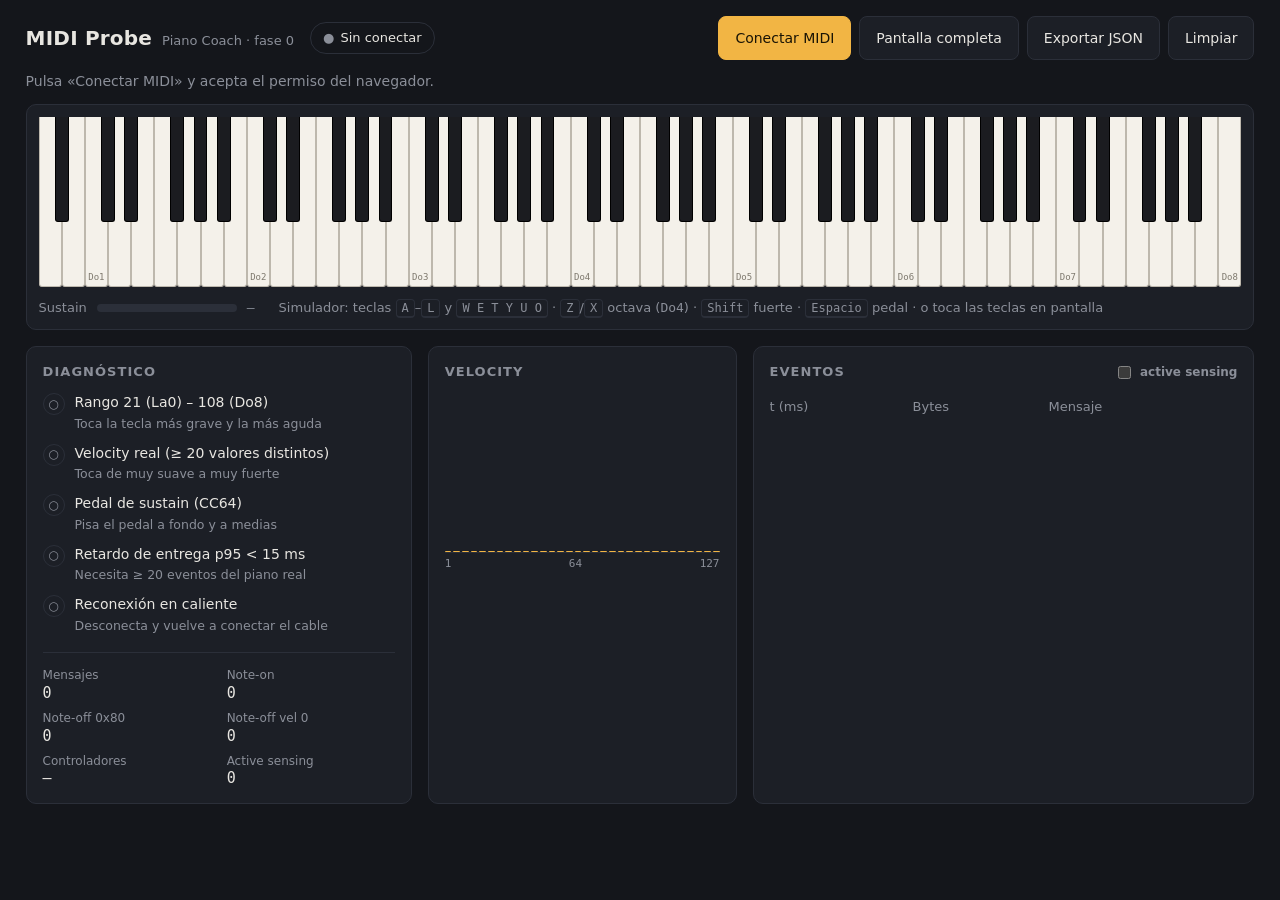
==== probe.html @ 83dc69e6 "Publicar Piano Coach (499133e)" ====
<!doctype html>
<html lang="es">
  <head>
    <meta charset="UTF-8" />
    <meta name="viewport" content="width=device-width, initial-scale=1.0" />
    <meta name="theme-color" content="#14161b" />
    <title>MIDI Probe · Piano Coach</title>
    <script type="module" crossorigin src="./assets/probe-DchL5dEw.js"></script>
    <link rel="modulepreload" crossorigin href="./assets/sources-rmhNKOks.js">
    <link rel="stylesheet" crossorigin href="./assets/probe-Cj_XYsPX.css">
  </head>
  <body>
    <header class="topbar">
      <div class="brand">
        <h1>MIDI Probe</h1>
        <span class="sub">Piano Coach · fase 0</span>
      </div>
      <div id="status" class="status" data-state="idle">Sin conectar</div>
      <div class="actions">
        <button id="connect" class="primary">Conectar MIDI</button>
        <button id="fullscreen">Pantalla completa</button>
        <button id="export">Exportar JSON</button>
        <button id="clear">Limpiar</button>
      </div>
    </header>

    <p id="error" class="error" hidden></p>
    <ul id="ports" class="ports"><li class="muted">Pulsa «Conectar MIDI» y acepta el permiso del navegador.</li></ul>

    <section class="keyboard-wrap">
      <div id="keyboard" class="keyboard"></div>
      <div class="kb-footer">
        <div class="pedal">
          <span>Sustain</span>
          <div class="meter"><div id="pedal-fill"></div></div>
          <output id="pedal-value">—</output>
        </div>
        <p class="hint">Simulador: teclas <kbd>A</kbd>–<kbd>L</kbd> y <kbd>W E T Y U O</kbd> · <kbd>Z</kbd>/<kbd>X</kbd> octava (<output id="octave">Do4</output>) · <kbd>Shift</kbd> fuerte · <kbd>Espacio</kbd> pedal · o toca las teclas en pantalla</p>
      </div>
    </section>

    <main class="grid">
      <section class="panel">
        <h2>Diagnóstico</h2>
        <ul id="checks" class="checks"></ul>
        <dl id="counters" class="counters"></dl>
      </section>
      <section class="panel">
        <h2>Velocity <small id="vel-summary"></small></h2>
        <div id="histogram" class="histogram"></div>
        <div class="axis"><span>1</span><span>64</span><span>127</span></div>
      </section>
      <section class="panel log-panel">
        <h2>
          Eventos
          <label class="toggle"><input type="checkbox" id="show-sensing" /> active sensing</label>
        </h2>
        <div class="log-scroll">
          <table class="log">
            <thead><tr><th>t (ms)</th><th>Bytes</th><th>Mensaje</th></tr></thead>
            <tbody id="log"></tbody>
          </table>
        </div>
      </section>
    </main>

  </body>
</html>
---- assets/probe-Cj_XYsPX.css ----
:root{--bg:#14161b;--panel:#1c1f26;--line:#2b2f39;--text:#e8e6e1;--muted:#8b8f99;--accent:#f2b544;--ok:#5ccf8f;--warn:#f2b544;--err:#ef6b6b;--sans:system-ui, "Segoe UI", Roboto, sans-serif;--mono:ui-monospace, "Cascadia Mono", "Roboto Mono", monospace;--lightningcss-light: ;--lightningcss-dark:initial;color-scheme:dark}*{box-sizing:border-box}body{background:var(--bg);color:var(--text);font:15px/1.4 var(--sans);margin:0;padding:16px clamp(16px,2vw,28px) 24px}h1,h2{margin:0;font-weight:600}h1{letter-spacing:.01em;font-size:20px}h2{text-transform:uppercase;letter-spacing:.08em;color:var(--muted);align-items:center;gap:8px;margin-bottom:12px;font-size:13px;display:flex}h2 small{text-transform:none;letter-spacing:0;font-weight:400}.muted{color:var(--muted)}.mono,kbd,output,.log td:first-child{font-family:var(--mono)}kbd{border:1px solid var(--line);background:var(--panel);border-bottom-width:2px;border-radius:4px;padding:1px 5px;font-size:12px}.topbar{flex-wrap:wrap;align-items:center;gap:16px;display:flex}.brand{align-items:baseline;gap:10px;display:flex}.brand .sub{color:var(--muted);font-size:13px}.actions{flex-wrap:wrap;gap:8px;margin-left:auto;display:flex}button{border:1px solid var(--line);background:var(--panel);min-height:44px;color:var(--text);font:500 14px var(--sans);cursor:pointer;border-radius:8px;padding:0 16px}button:hover:not(:disabled){border-color:var(--muted)}button:disabled{opacity:.45;cursor:default}button.primary{background:var(--accent);border-color:var(--accent);color:#1a1405}.status{border:1px solid var(--line);border-radius:999px;padding:6px 12px;font-size:13px}.status:before{content:"●";color:var(--muted);margin-right:6px}.status[data-state=ok]:before{color:var(--ok)}.status[data-state=warn]:before{color:var(--warn)}.status[data-state=error]:before{color:var(--err)}.error{border-left:3px solid var(--err);background:color-mix(in srgb, var(--err) 12%, transparent);border-radius:4px;margin:12px 0 0;padding:10px 14px}.ports{flex-wrap:wrap;gap:8px 20px;margin:12px 0;padding:0;font-size:14px;list-style:none;display:flex}.ports li[data-state=disconnected]{opacity:.5}.tag{font:500 11px var(--mono);background:var(--line);border-radius:3px;padding:1px 5px}.keyboard-wrap{background:var(--panel);border:1px solid var(--line);border-radius:10px;padding:12px}.keyboard{-webkit-user-select:none;user-select:none;touch-action:none;height:clamp(90px,16vw,170px);position:relative}.key{cursor:pointer;border-radius:0 0 3px 3px;position:absolute;top:0}.key.white{z-index:1;background:#f4f1ea;border:1px solid #bdb8ad;border-top:0;height:100%}.key.black{z-index:2;background:#1b1c20;border:1px solid #000;border-top:0;height:62%}.key span{text-align:center;width:100%;font:9px var(--mono);color:#7d786d;position:absolute;bottom:4px}.key.sustained{background:color-mix(in srgb, var(--accent) 30%, #f4f1ea)}.key.black.sustained{background:color-mix(in srgb, var(--accent) 35%, #1b1c20)}.key.down{background:color-mix(in srgb, var(--accent) calc(var(--vel,1) * 100%), #f4f1ea)}.key.black.down{background:color-mix(in srgb, var(--accent) calc(var(--vel,1) * 100%), #1b1c20)}.kb-footer{flex-wrap:wrap;align-items:center;gap:24px;margin-top:12px;display:flex}.pedal{color:var(--muted);align-items:center;gap:10px;font-size:13px;display:flex}.meter{background:var(--line);border-radius:4px;width:140px;height:8px;overflow:hidden}#pedal-fill{background:var(--accent);width:0;height:100%;transition:width 60ms linear}.hint{color:var(--muted);margin:0;font-size:13px}.grid{grid-template-columns:minmax(260px,1fr) minmax(240px,.8fr) minmax(320px,1.3fr);gap:16px;margin-top:16px;display:grid}@media (width<=1000px){.grid{grid-template-columns:1fr 1fr}.log-panel{grid-column:1/-1}}@media (width<=640px){.grid{grid-template-columns:1fr}.actions{margin-left:0}}.panel{background:var(--panel);border:1px solid var(--line);border-radius:10px;min-width:0;padding:16px}.checks{gap:10px;margin:0;padding:0;list-style:none;display:grid}.checks li{align-items:flex-start;gap:10px;display:flex}.checks .icon{border:1px solid var(--line);width:22px;height:22px;color:var(--muted);border-radius:50%;flex:none;place-items:center;font-size:12px;display:grid}.checks li[data-status=pass] .icon{background:var(--ok);border-color:var(--ok);color:#0c2117}.checks li[data-status=fail] .icon{background:var(--err);border-color:var(--err);color:#2a0b0b}.checks strong{font-size:14px;font-weight:500;display:block}.checks small{color:var(--muted)}.counters{border-top:1px solid var(--line);grid-template-columns:1fr 1fr;gap:8px 16px;margin:16px 0 0;padding-top:14px;display:grid}.counters dt{color:var(--muted);font-size:12px}.counters dd{font:500 15px var(--mono);margin:0}.histogram{border-bottom:1px solid var(--line);align-items:flex-end;gap:2px;height:160px;display:flex}.histogram div{background:var(--accent);border-radius:2px 2px 0 0;flex:1;min-height:1px}.axis{font:11px var(--mono);color:var(--muted);justify-content:space-between;margin-top:4px;display:flex}.toggle{text-transform:none;letter-spacing:0;align-items:center;gap:6px;margin-left:auto;font-size:12px;display:flex}.log-scroll{max-height:340px;overflow:auto}.log{border-collapse:collapse;width:100%;font-size:13px}.log th{text-align:left;color:var(--muted);background:var(--panel);padding:4px 8px 6px 0;font-weight:500;position:sticky;top:0}.log td{border-top:1px solid var(--line);white-space:nowrap;padding:3px 8px 3px 0}.log td:first-child{color:var(--muted)}.log tr.virtual td:last-child:after{content:" · sim";color:var(--muted)}.log tr.system td{color:var(--warn)}
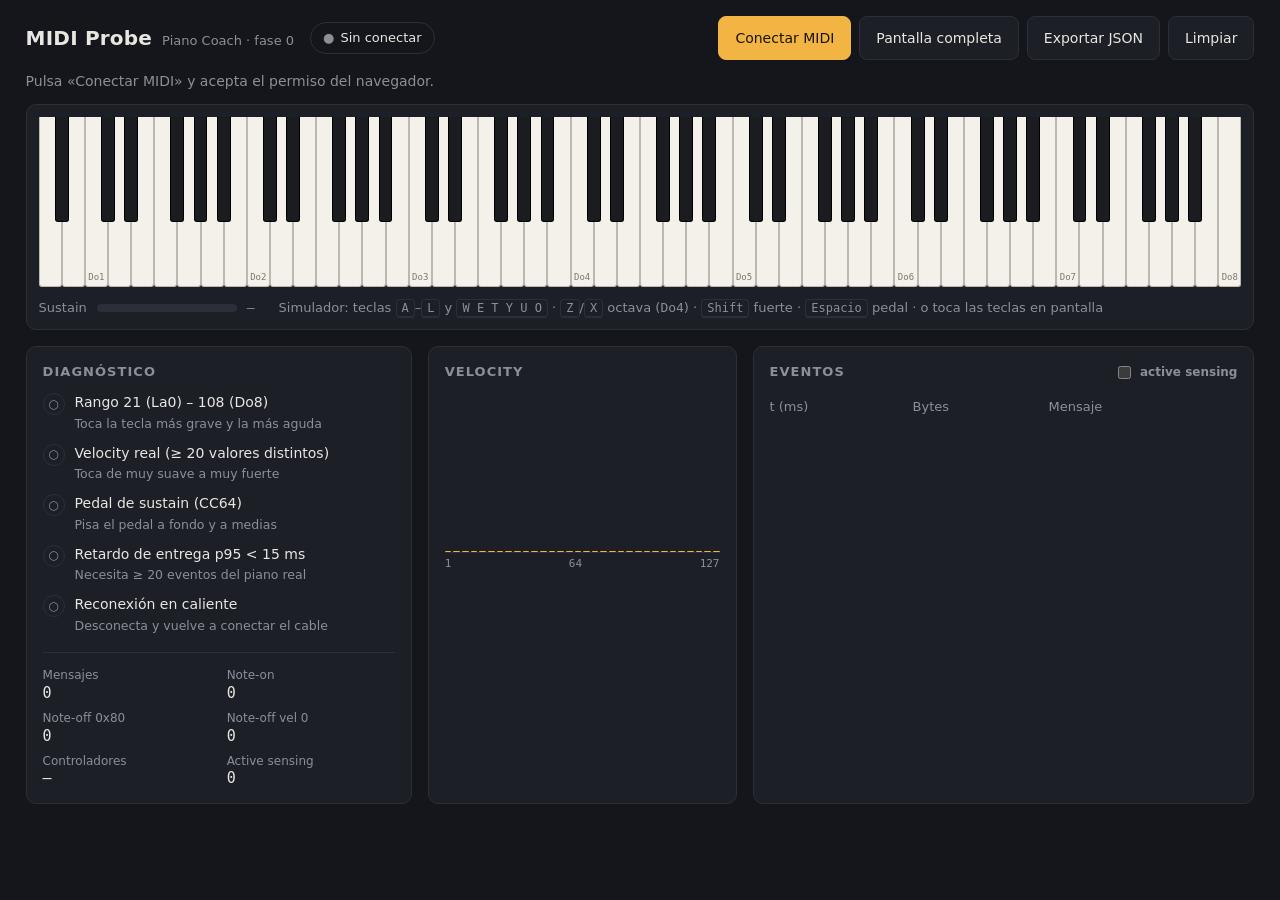
==== commit f491d71b: "Publicar Piano Coach (8991dc5)" ====
--- a/probe.html
+++ b/probe.html
@@ -1,68 +1,69 @@
-<!doctype html>
-<html lang="es">
-  <head>
-    <meta charset="UTF-8" />
-    <meta name="viewport" content="width=device-width, initial-scale=1.0" />
-    <meta name="theme-color" content="#14161b" />
-    <title>MIDI Probe · Piano Coach</title>
+<!doctype html>
+<html lang="es">
+  <head>
+    <meta charset="UTF-8" />
+    <meta name="viewport" content="width=device-width, initial-scale=1.0" />
+    <meta name="theme-color" content="#14161b" />
+    <title>MIDI Probe · Piano Coach</title>
     <script type="module" crossorigin src="./assets/probe-DchL5dEw.js"></script>
     <link rel="modulepreload" crossorigin href="./assets/sources-rmhNKOks.js">
     <link rel="stylesheet" crossorigin href="./assets/probe-Cj_XYsPX.css">
-  </head>
-  <body>
-    <header class="topbar">
-      <div class="brand">
-        <h1>MIDI Probe</h1>
-        <span class="sub">Piano Coach · fase 0</span>
-      </div>
-      <div id="status" class="status" data-state="idle">Sin conectar</div>
-      <div class="actions">
-        <button id="connect" class="primary">Conectar MIDI</button>
-        <button id="fullscreen">Pantalla completa</button>
-        <button id="export">Exportar JSON</button>
-        <button id="clear">Limpiar</button>
-      </div>
-    </header>
-
-    <p id="error" class="error" hidden></p>
-    <ul id="ports" class="ports"><li class="muted">Pulsa «Conectar MIDI» y acepta el permiso del navegador.</li></ul>
-
-    <section class="keyboard-wrap">
-      <div id="keyboard" class="keyboard"></div>
-      <div class="kb-footer">
-        <div class="pedal">
-          <span>Sustain</span>
-          <div class="meter"><div id="pedal-fill"></div></div>
-          <output id="pedal-value">—</output>
-        </div>
-        <p class="hint">Simulador: teclas <kbd>A</kbd>–<kbd>L</kbd> y <kbd>W E T Y U O</kbd> · <kbd>Z</kbd>/<kbd>X</kbd> octava (<output id="octave">Do4</output>) · <kbd>Shift</kbd> fuerte · <kbd>Espacio</kbd> pedal · o toca las teclas en pantalla</p>
-      </div>
-    </section>
-
-    <main class="grid">
-      <section class="panel">
-        <h2>Diagnóstico</h2>
-        <ul id="checks" class="checks"></ul>
-        <dl id="counters" class="counters"></dl>
-      </section>
-      <section class="panel">
-        <h2>Velocity <small id="vel-summary"></small></h2>
-        <div id="histogram" class="histogram"></div>
-        <div class="axis"><span>1</span><span>64</span><span>127</span></div>
-      </section>
-      <section class="panel log-panel">
-        <h2>
-          Eventos
-          <label class="toggle"><input type="checkbox" id="show-sensing" /> active sensing</label>
-        </h2>
-        <div class="log-scroll">
-          <table class="log">
-            <thead><tr><th>t (ms)</th><th>Bytes</th><th>Mensaje</th></tr></thead>
-            <tbody id="log"></tbody>
-          </table>
-        </div>
-      </section>
-    </main>
-
-  </body>
-</html>
+  </head>
+  <body>
+    <header class="topbar">
+      <div class="brand">
+        <h1>MIDI Probe</h1>
+        <span class="sub">Piano Coach · fase 0</span>
+      </div>
+      <div id="status" class="status" data-state="idle">Sin conectar</div>
+      <div class="actions">
+        <button id="connect" class="primary">Conectar MIDI</button>
+        <button id="fullscreen">Pantalla completa</button>
+        <button id="export">Exportar JSON</button>
+        <button id="clear">Limpiar</button>
+      </div>
+    </header>
+
+    <p id="error" class="error" hidden></p>
+    <ul id="ports" class="ports"><li class="muted">Pulsa «Conectar MIDI» y acepta el permiso del navegador.</li></ul>
+
+    <section class="keyboard-wrap">
+      <div id="keyboard" class="keyboard"></div>
+      <div class="kb-footer">
+        <div class="pedal">
+          <span>Sustain</span>
+          <div class="meter"><div id="pedal-fill"></div></div>
+          <output id="pedal-value">—</output>
+        </div>
+        <p class="hint">Simulador: teclas <kbd>A</kbd>–<kbd>L</kbd> y <kbd>W E T Y U O</kbd> · <kbd>Z</kbd>/<kbd>X</kbd> octava (<output id="octave">Do4</output>) · <kbd>Shift</kbd> fuerte · <kbd>Espacio</kbd> pedal · o toca las teclas en pantalla</p>
+      </div>
+    </section>
+
+    <main class="grid">
+      <section class="panel">
+        <h2>Diagnóstico</h2>
+        <ul id="checks" class="checks"></ul>
+        <dl id="counters" class="counters"></dl>
+      </section>
+      <section class="panel">
+        <h2>Velocity <small id="vel-summary"></small></h2>
+        <div id="histogram" class="histogram"></div>
+        <div class="axis"><span>1</span><span>64</span><span>127</span></div>
+      </section>
+      <section class="panel log-panel">
+        <h2>
+          Eventos
+          <label class="toggle"><input type="checkbox" id="show-sensing" /> active sensing</label>
+        </h2>
+        <div class="log-scroll">
+          <table class="log">
+            <thead><tr><th>t (ms)</th><th>Bytes</th><th>Mensaje</th></tr></thead>
+            <tbody id="log"></tbody>
+          </table>
+        </div>
+      </section>
+    </main>
++
+  </body>
+</html>
